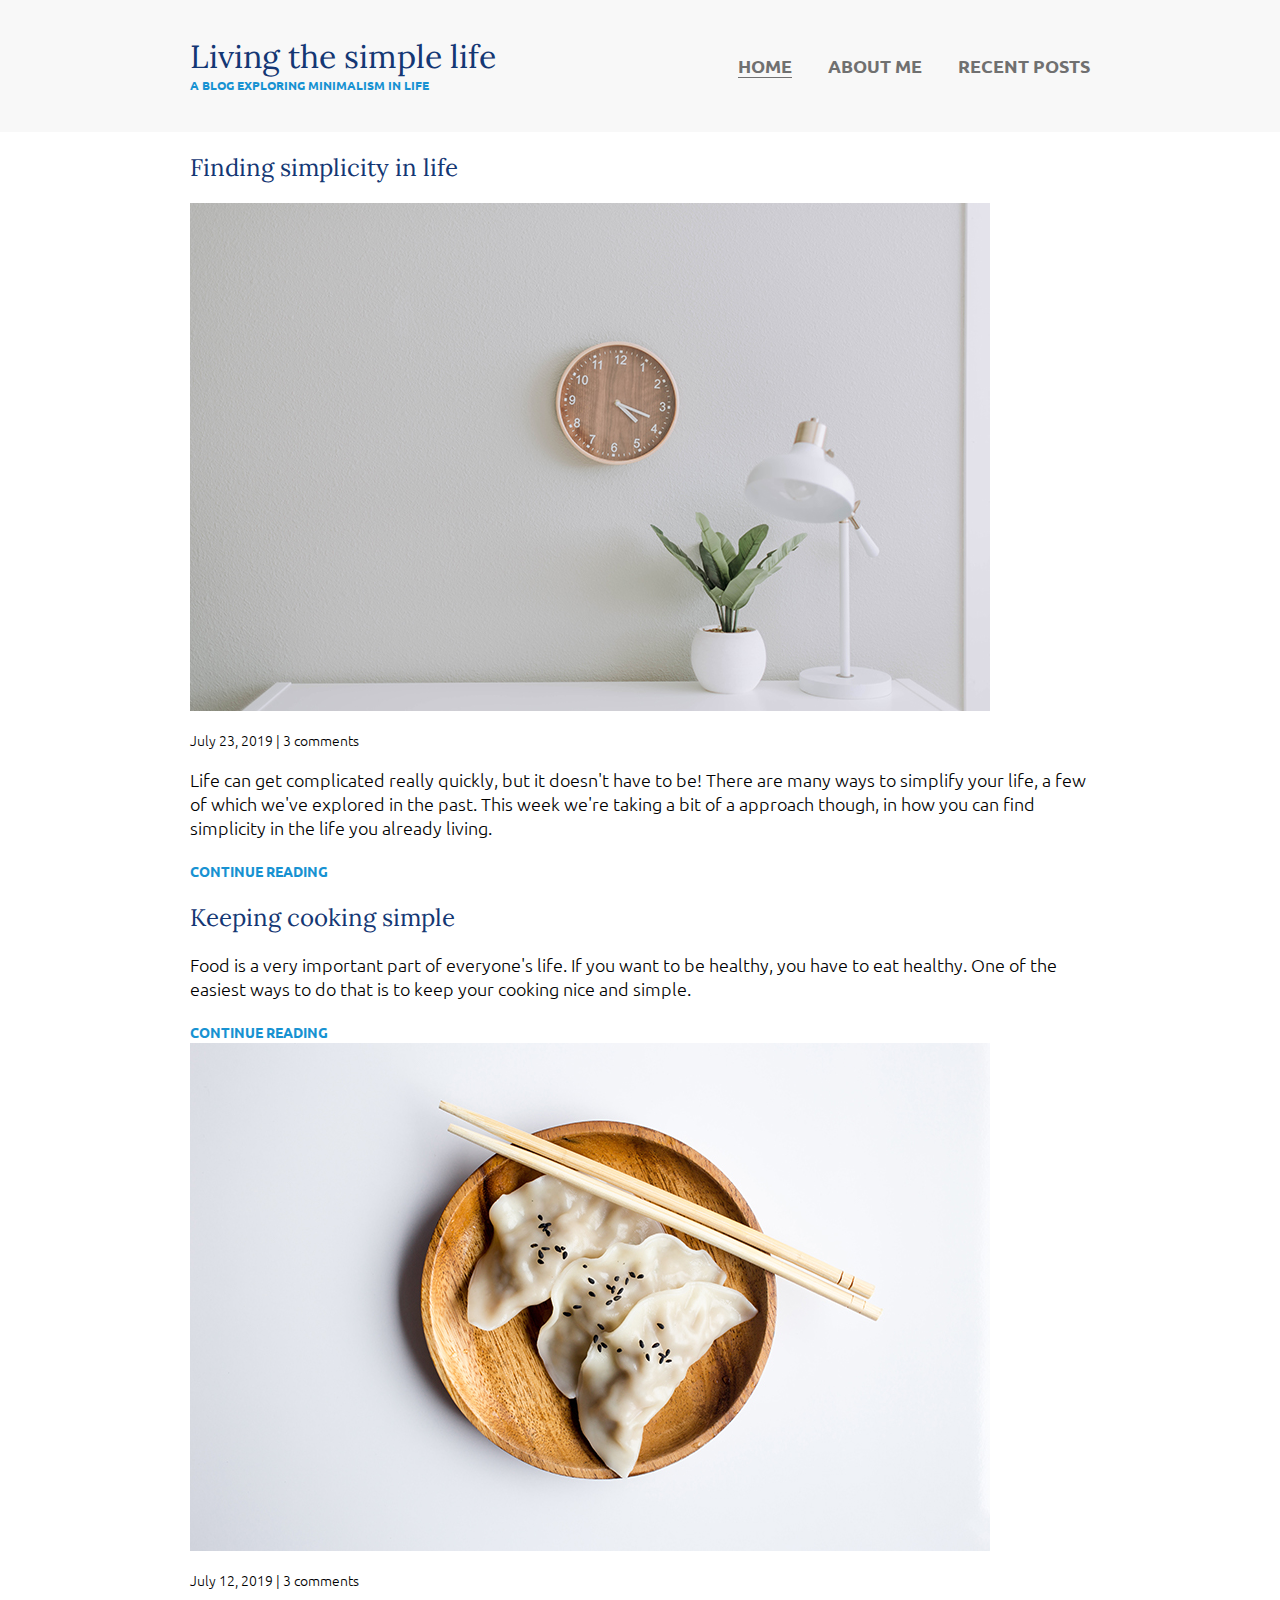
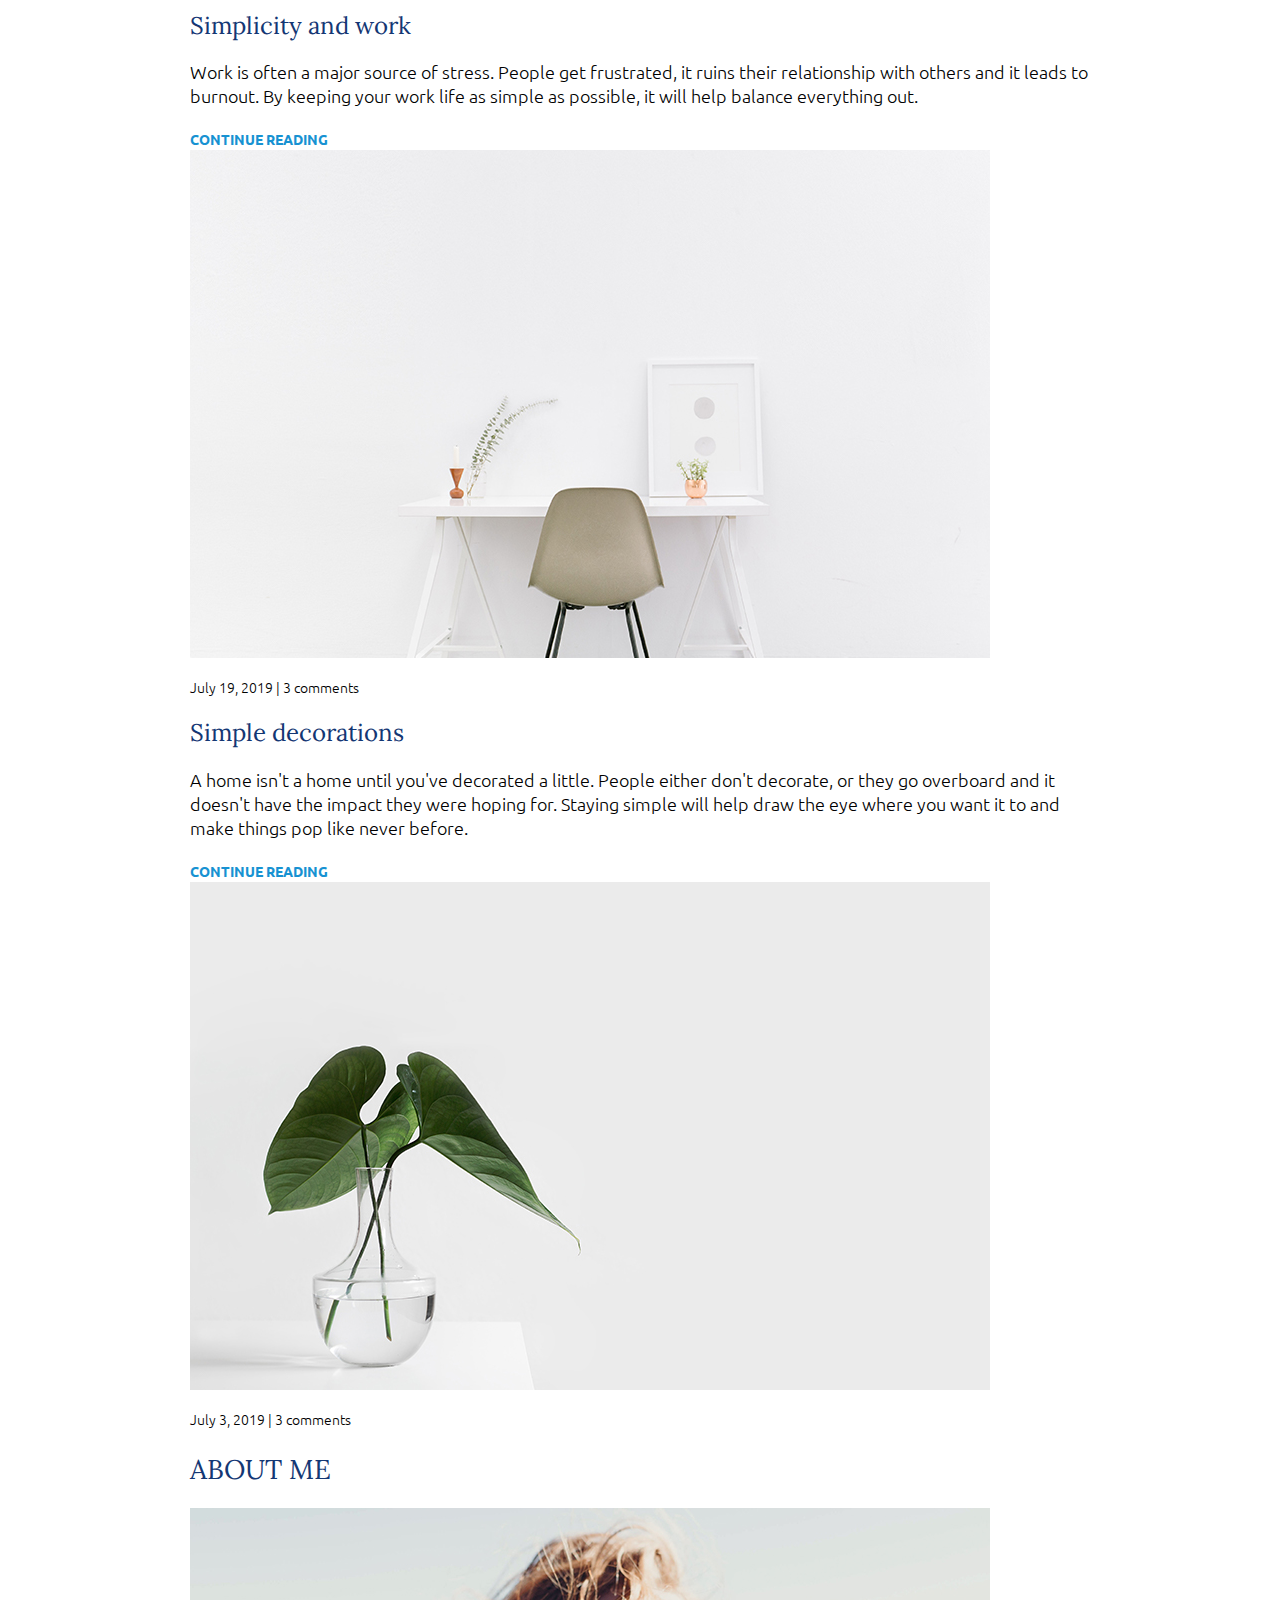
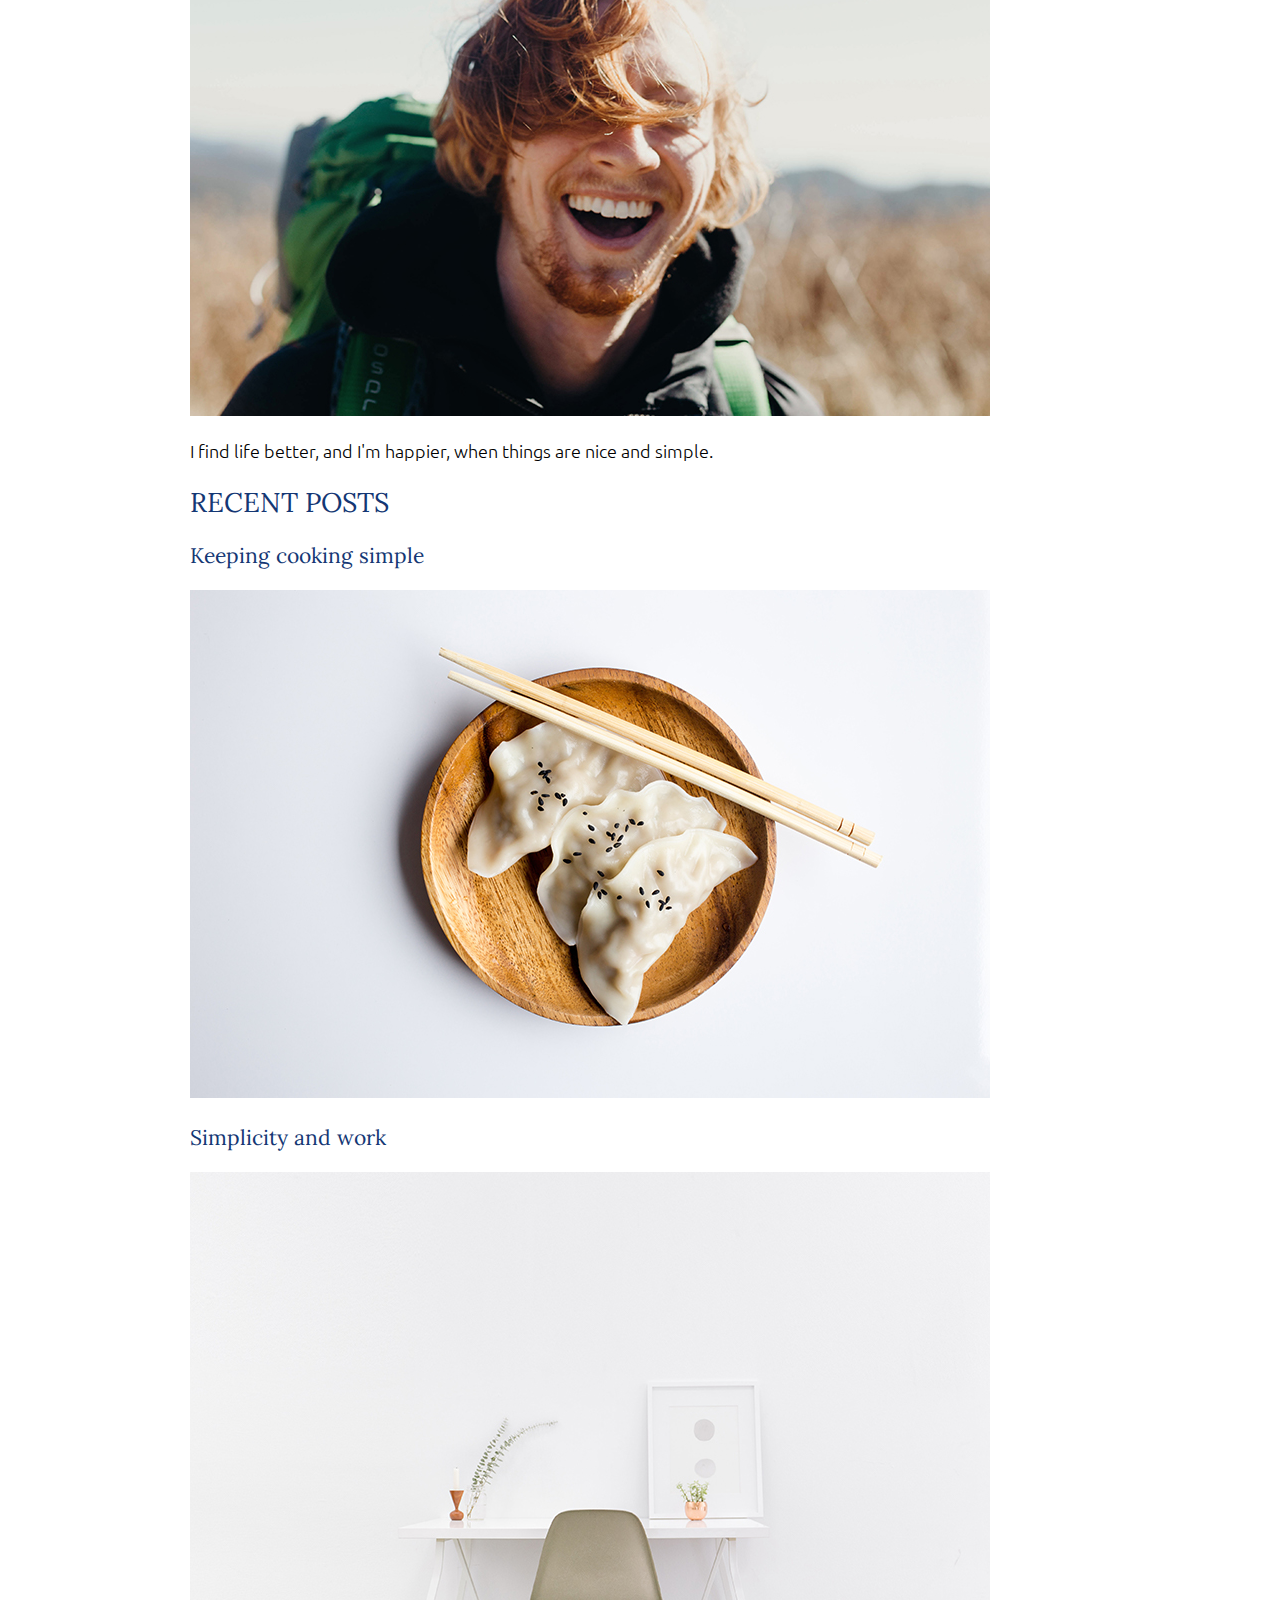
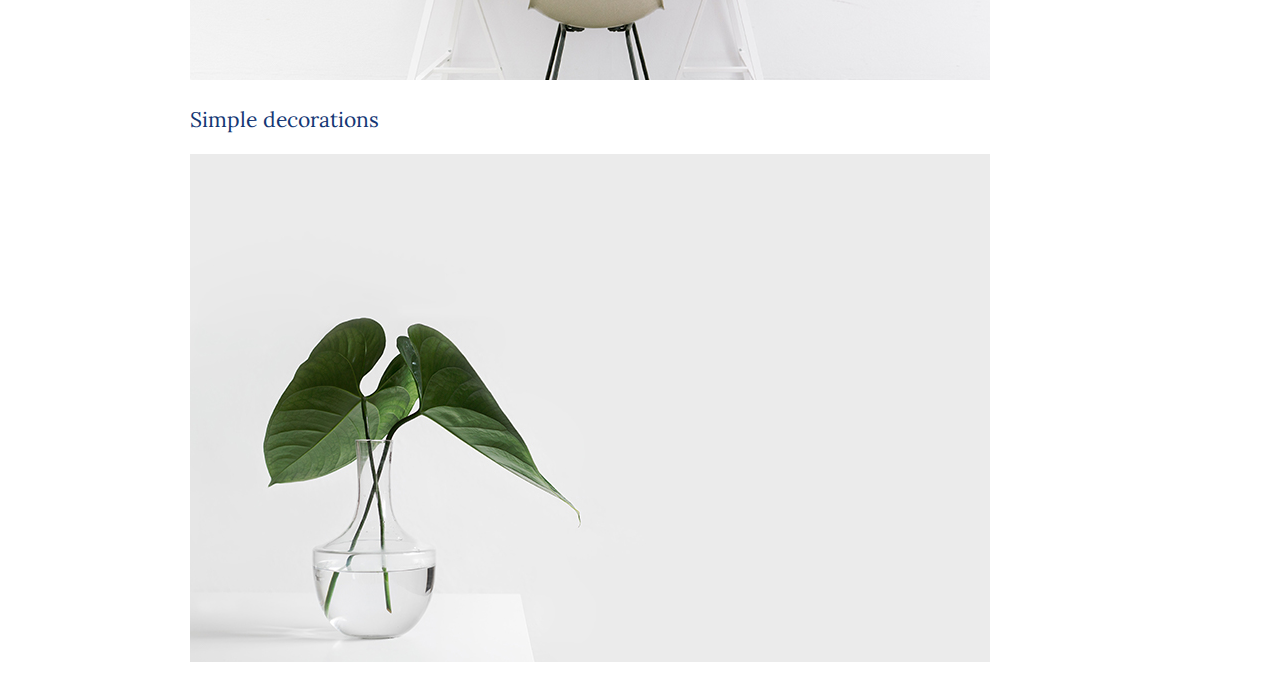
==== index.html @ 46e056f8 "intial commit, initial HTML and CSS" ====
<!DOCTYPE html>
<html lang="en">
    <head>
        <meta charset="UTF-8" />
        <meta http-equiv="X-UA-Compatible" content="IE=edge" />
        <meta name="viewport" content="width=device-width, initial-scale=1.0" />
        <link rel="preconnect" href="https://fonts.gstatic.com" />
        <link
            href="https://fonts.googleapis.com/css2?family=Lora&family=Ubuntu:wght@300;400;700&display=swap"
            rel="stylesheet"
        />
        <link rel="stylesheet" href="/styles.css" />
        <title>Document</title>
    </head>
    <body>
        <header>
            <div class="container container-nav">
                <div class="site-title">
                    <h1>Living the simple life</h1>
                    <p class="subtitle">A BLOG EXPLORING MINIMALISM IN LIFE</p>
                </div>
                <nav>
                    <ul>
                        <li><a href="#" class="current-page">HOME</a></li>
                        <li><a href="#">ABOUT ME</a></li>
                        <li><a href="#">RECENT POSTS</a></li>
                    </ul>
                </nav>
            </div>
        </header>

        <div class="container">
            <main role="main">
                <article class="article-featured">
                    <h2 class="article-title">Finding simplicity in life</h2>
                    <img src="/images/life.jpg" alt="" />
                    <p class="article-info">July 23, 2019 | 3 comments</p>
                    <p class="article-body">
                        Life can get complicated really quickly, but it doesn't
                        have to be! There are many ways to simplify your life, a
                        few of which we've explored in the past. This week we're
                        taking a bit of a approach though, in how you can find
                        simplicity in the life you already living.
                    </p>
                    <a href="" class="article-read-more">CONTINUE READING</a>
                </article>

                <article class="article-recent">
                    <div class="article-recent-main">
                        <h2 class="article-title">Keeping cooking simple</h2>
                        <p class="article-body">
                            Food is a very important part of everyone's life. If
                            you want to be healthy, you have to eat healthy. One
                            of the easiest ways to do that is to keep your
                            cooking nice and simple.
                        </p>
                        <a href="" class="article-read-more"
                            >CONTINUE READING</a
                        >
                    </div>
                    <div class="article-recent-secondary">
                        <img
                            src="/images/food.jpg"
                            alt=""
                            class="article-image"
                        />
                        <p class="article-info">July 12, 2019 | 3 comments</p>
                    </div>
                </article>

                <article class="article-recent">
                    <div class="article-recent-main">
                        <h2 class="article-title">Simplicity and work</h2>
                        <p class="article-body">
                            Work is often a major source of stress. People get
                            frustrated, it ruins their relationship with others
                            and it leads to burnout. By keeping your work life
                            as simple as possible, it will help balance
                            everything out.
                        </p>
                        <a href="" class="article-read-more"
                            >CONTINUE READING</a
                        >
                    </div>
                    <div class="article-recent-secondary">
                        <img
                            src="/images/work.jpg"
                            alt=""
                            class="article-image"
                        />
                        <p class="article-info">July 19, 2019 | 3 comments</p>
                    </div>
                </article>

                <article class="article-recent">
                    <div class="article-recent-main">
                        <h2 class="article-title">Simple decorations</h2>
                        <p class="article-body">
                            A home isn't a home until you've decorated a little.
                            People either don't decorate, or they go overboard
                            and it doesn't have the impact they were hoping for.
                            Staying simple will help draw the eye where you want
                            it to and make things pop like never before.
                        </p>
                        <a href="" class="article-read-more"
                            >CONTINUE READING</a
                        >
                    </div>
                    <div class="article-recent-secondary">
                        <img
                            src="/images/deco.jpg"
                            alt=""
                            class="article-image"
                        />
                        <p class="article-info">July 3, 2019 | 3 comments</p>
                    </div>
                </article>
            </main>
            <aside class="sidebar">
                <div class="sidebar-widget">
                    <h2 class="widget-title">ABOUT ME</h2>
                    <img src="/images/about-me.jpg" alt="" class="widget-img" />
                    <p class="widget-body">
                        I find life better, and I'm happier, when things are
                        nice and simple.
                    </p>
                </div>

                <div class="sidebar-widget">
                    <h2 class="wdiget-title">RECENT POSTS</h2>
                    <div class="widget-recent-post">
                        <h3 class="widget-recent-post-title">
                            Keeping cooking simple
                        </h3>
                        <img src="/images/food.jpg" alt="" class="widget-img" />
                    </div>
                </div>

                <div class="sidebar-widget">
                    <div class="widget-recent-post">
                        <h3 class="widget-recent-post-title">
                            Simplicity and work
                        </h3>
                        <img src="/images/work.jpg" alt="" class="widget-img" />
                    </div>
                </div>

                <div class="sidebar-widget">
                    <div class="widget-recent-post">
                        <h3 class="widget-recent-post-title">
                            Simple decorations
                        </h3>
                        <img src="/images/deco.jpg" alt="" class="widget-img" />
                    </div>
                </div>
            </aside>
        </div>

        <footer>
            <p></p>

            <p></p>
        </footer>
    </body>
</html>
---- styles.css ----
body {
    margin: 0;
    font-family: "Ubuntu", sans-serif;
    font-size: 1.125rem;
    font-weight: 300;
}

/* Typography */
h1,
h2,
h3 {
    font-family: "Lora", serif;
    font-weight: 400;
    color: #143774;
}


h1 {
    font-size: 2rem;
    margin: 0;
}

/* logo subtitle */
.subtitle {
    font-family: "Ubuntu";
    font-weight: 700;
    font-size: 0.75rem;
    color: #1792d2;
    margin: 0;
}

.article-title {
    font-size: 1.5rem;
}

p,
.article-info {
    font-family: "Ubuntu";
}

p {
    font-size: 1.125rem;
}

.article-read-more {
    font-family: "Ubuntu";
    font-weight: 700;
    font-size: 0.875rem;
    color: #1792d2;
    text-decoration: none;
}

.article-read-more:hover,
.article-read-more:focus {
    color: rgb(21, 63, 190);
    text-decoration: underline;
}

.article-info {
    font-size: 0.875rem;
}

/* layout */

.container {
    width: 90%;
    max-width: 900px;
    margin: 0 auto;
}

.container-nav {
    display: flex;
    justify-content: space-between;
}

header {
    background-color: #f8f8f8;
    padding: 2em 0;
}

/* navigation */

nav ul {
    list-style: none;
    padding: 0;
    display: flex;
    justify-content: center;
}

nav li {
    margin-left: 2em;
    font-family: "Ubuntu";
    font-weight: 700;
}

nav a {
    text-decoration: none;
    color: #707070;
}

nav a:hover,
nav a:focus {
    color: #1792d2;
}

.current-page {
    border-bottom: 1px solid #707070;
}

.current-page:hover {
    color: #707070;
}

@media (max-width: 720px) {
    .container-nav {
        flex-direction: column;
    }

    header {
        text-align: center;
    }

    nav ul {
        flex-direction: column;
        justify-content: space-around;
    }

    nav li {
        margin: 0.5em 0;
    }
}
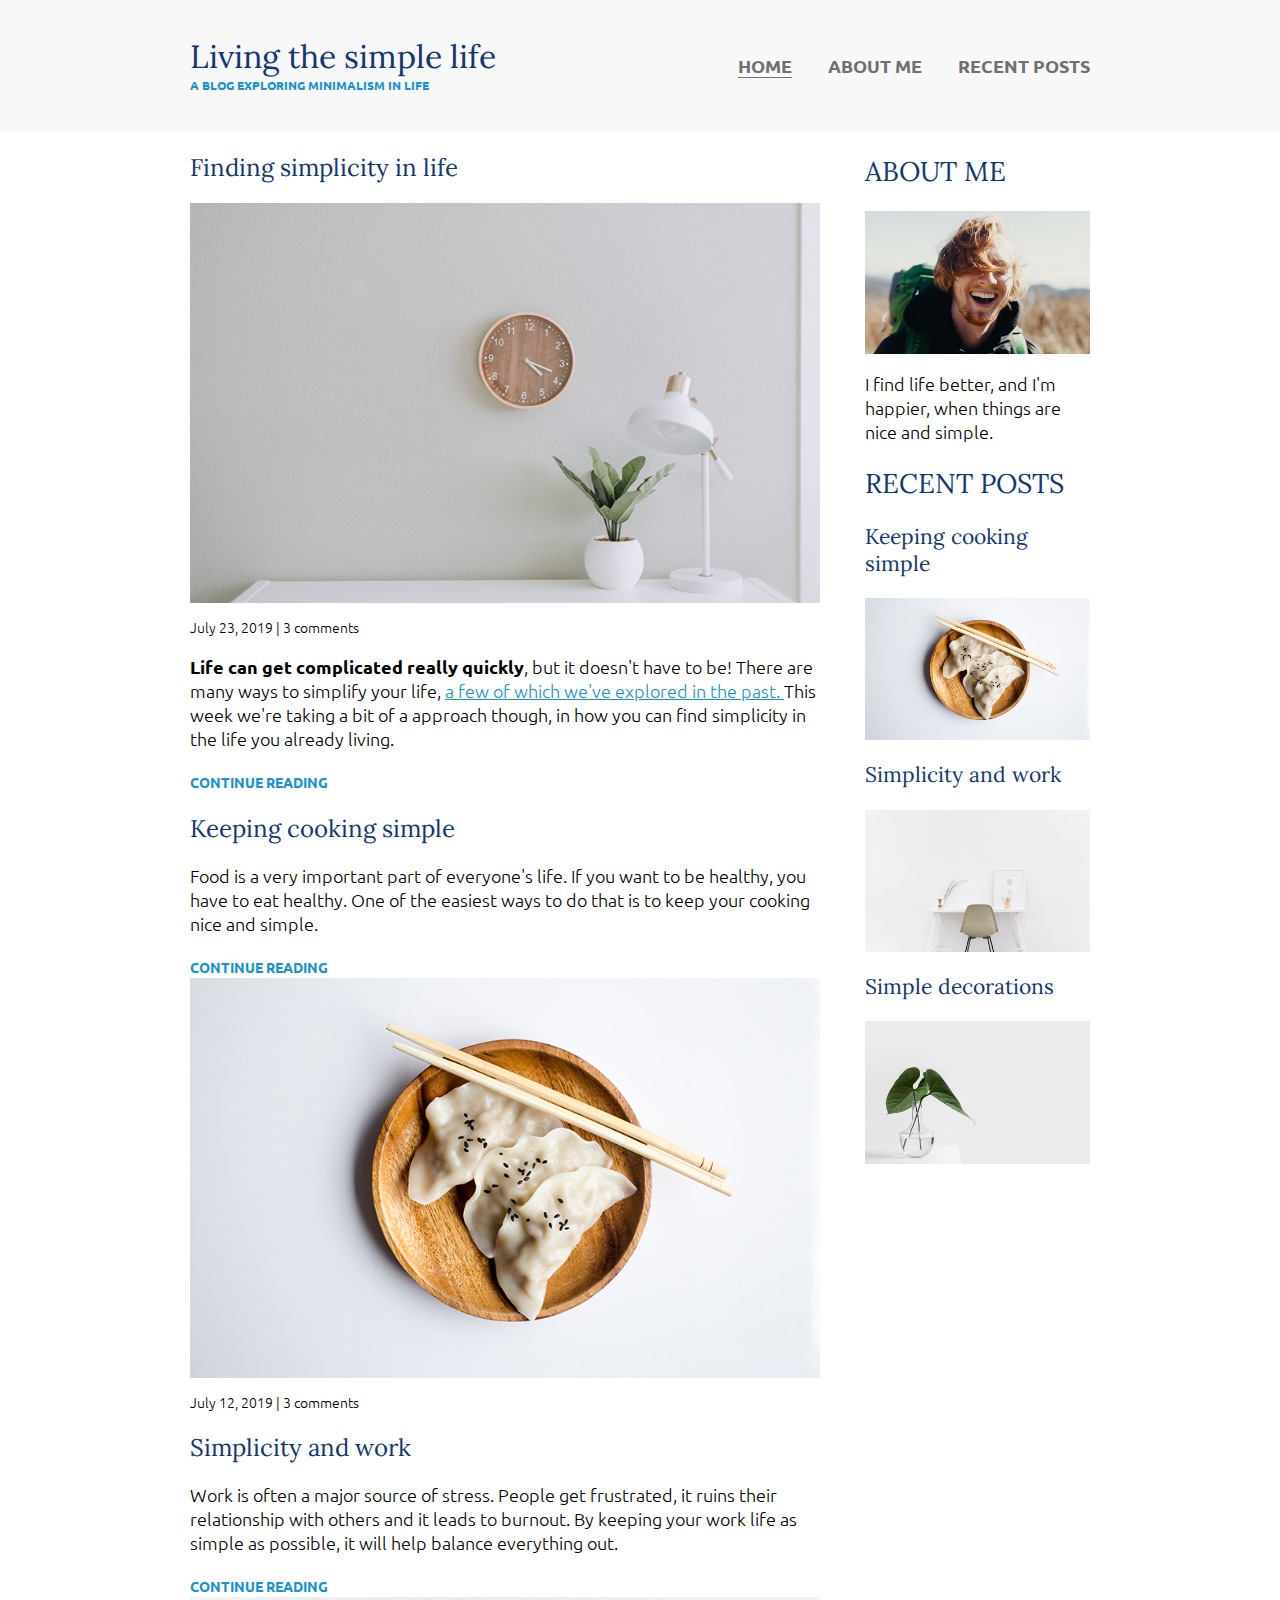
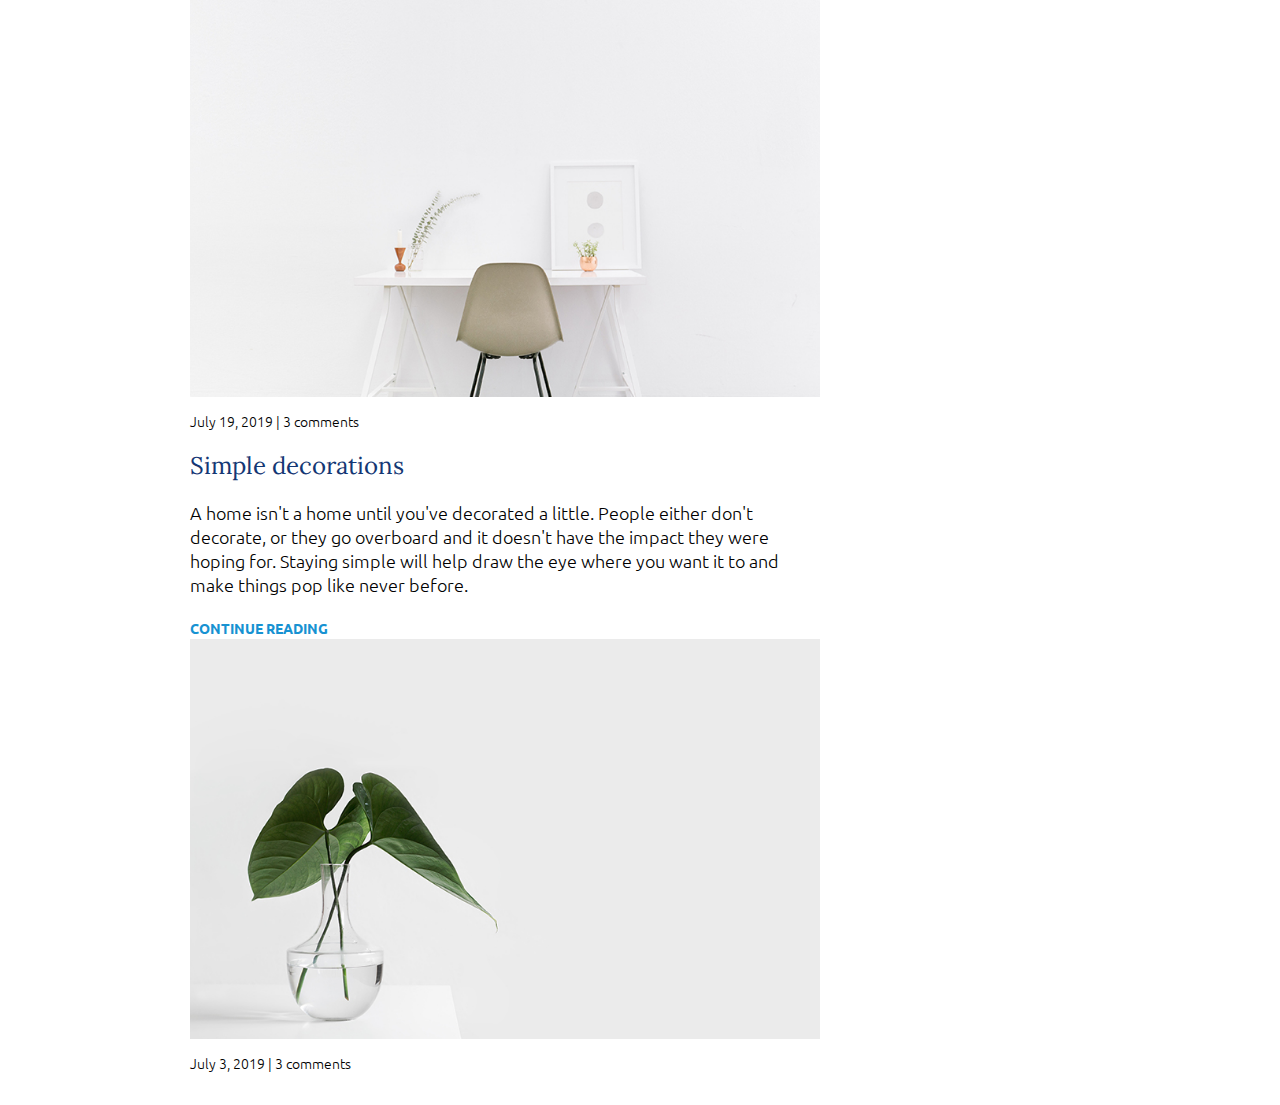
==== commit 111dfa51: "corrected images and enhanced typography" ====
--- a/index.html
+++ b/index.html
@@ -14,7 +14,7 @@
     </head>
     <body>
         <header>
-            <div class="container container-nav">
+            <div class="container container-flex">
                 <div class="site-title">
                     <h1>Living the simple life</h1>
                     <p class="subtitle">A BLOG EXPLORING MINIMALISM IN LIFE</p>
@@ -29,16 +29,18 @@
             </div>
         </header>
 
-        <div class="container">
+        <div class="container container-flex">
             <main role="main">
                 <article class="article-featured">
                     <h2 class="article-title">Finding simplicity in life</h2>
                     <img src="/images/life.jpg" alt="" />
                     <p class="article-info">July 23, 2019 | 3 comments</p>
                     <p class="article-body">
-                        Life can get complicated really quickly, but it doesn't
-                        have to be! There are many ways to simplify your life, a
-                        few of which we've explored in the past. This week we're
+                        <strong>Life can get complicated really quickly</strong>, but it doesn't
+                        have to be! There are many ways to simplify your life, <a href="">
+                            a
+                            few of which we've explored in the past.
+                        </a> This week we're
                         taking a bit of a approach though, in how you can find
                         simplicity in the life you already living.
                     </p>
--- a/styles.css
+++ b/styles.css
@@ -3,6 +3,11 @@
     font-family: "Ubuntu", sans-serif;
     font-size: 1.125rem;
     font-weight: 300;
+}
+
+img {
+    max-width: 100%;
+    display: block;
 }
 
 /* Typography */
@@ -20,6 +25,28 @@
     margin: 0;
 }
 
+p,
+.article-info {
+    font-family: "Ubuntu";
+}
+
+p {
+    font-size: 1.125rem;
+}
+
+a {
+    color: #1792d2;
+}
+
+a:hover,
+a:focus {
+    color: #143774;
+}
+
+strong {
+    font-weight: 700;
+}
+
 /* logo subtitle */
 .subtitle {
     font-family: "Ubuntu";
@@ -33,15 +60,6 @@
     font-size: 1.5rem;
 }
 
-p,
-.article-info {
-    font-family: "Ubuntu";
-}
-
-p {
-    font-size: 1.125rem;
-}
-
 .article-read-more {
     font-family: "Ubuntu";
     font-weight: 700;
@@ -52,7 +70,7 @@
 
 .article-read-more:hover,
 .article-read-more:focus {
-    color: rgb(21, 63, 190);
+    color: #143774;
     text-decoration: underline;
 }
 
@@ -68,7 +86,7 @@
     margin: 0 auto;
 }
 
-.container-nav {
+.container-flex {
     display: flex;
     justify-content: space-between;
 }
@@ -76,6 +94,14 @@
 header {
     background-color: #f8f8f8;
     padding: 2em 0;
+}
+
+main {
+    width: 70%;
+}
+
+aside {
+    width: 25%;
 }
 
 /* navigation */
@@ -111,8 +137,8 @@
     color: #707070;
 }
 
-@media (max-width: 720px) {
-    .container-nav {
+@media (max-width: 780px) {
+    .container-flex {
         flex-direction: column;
     }
 
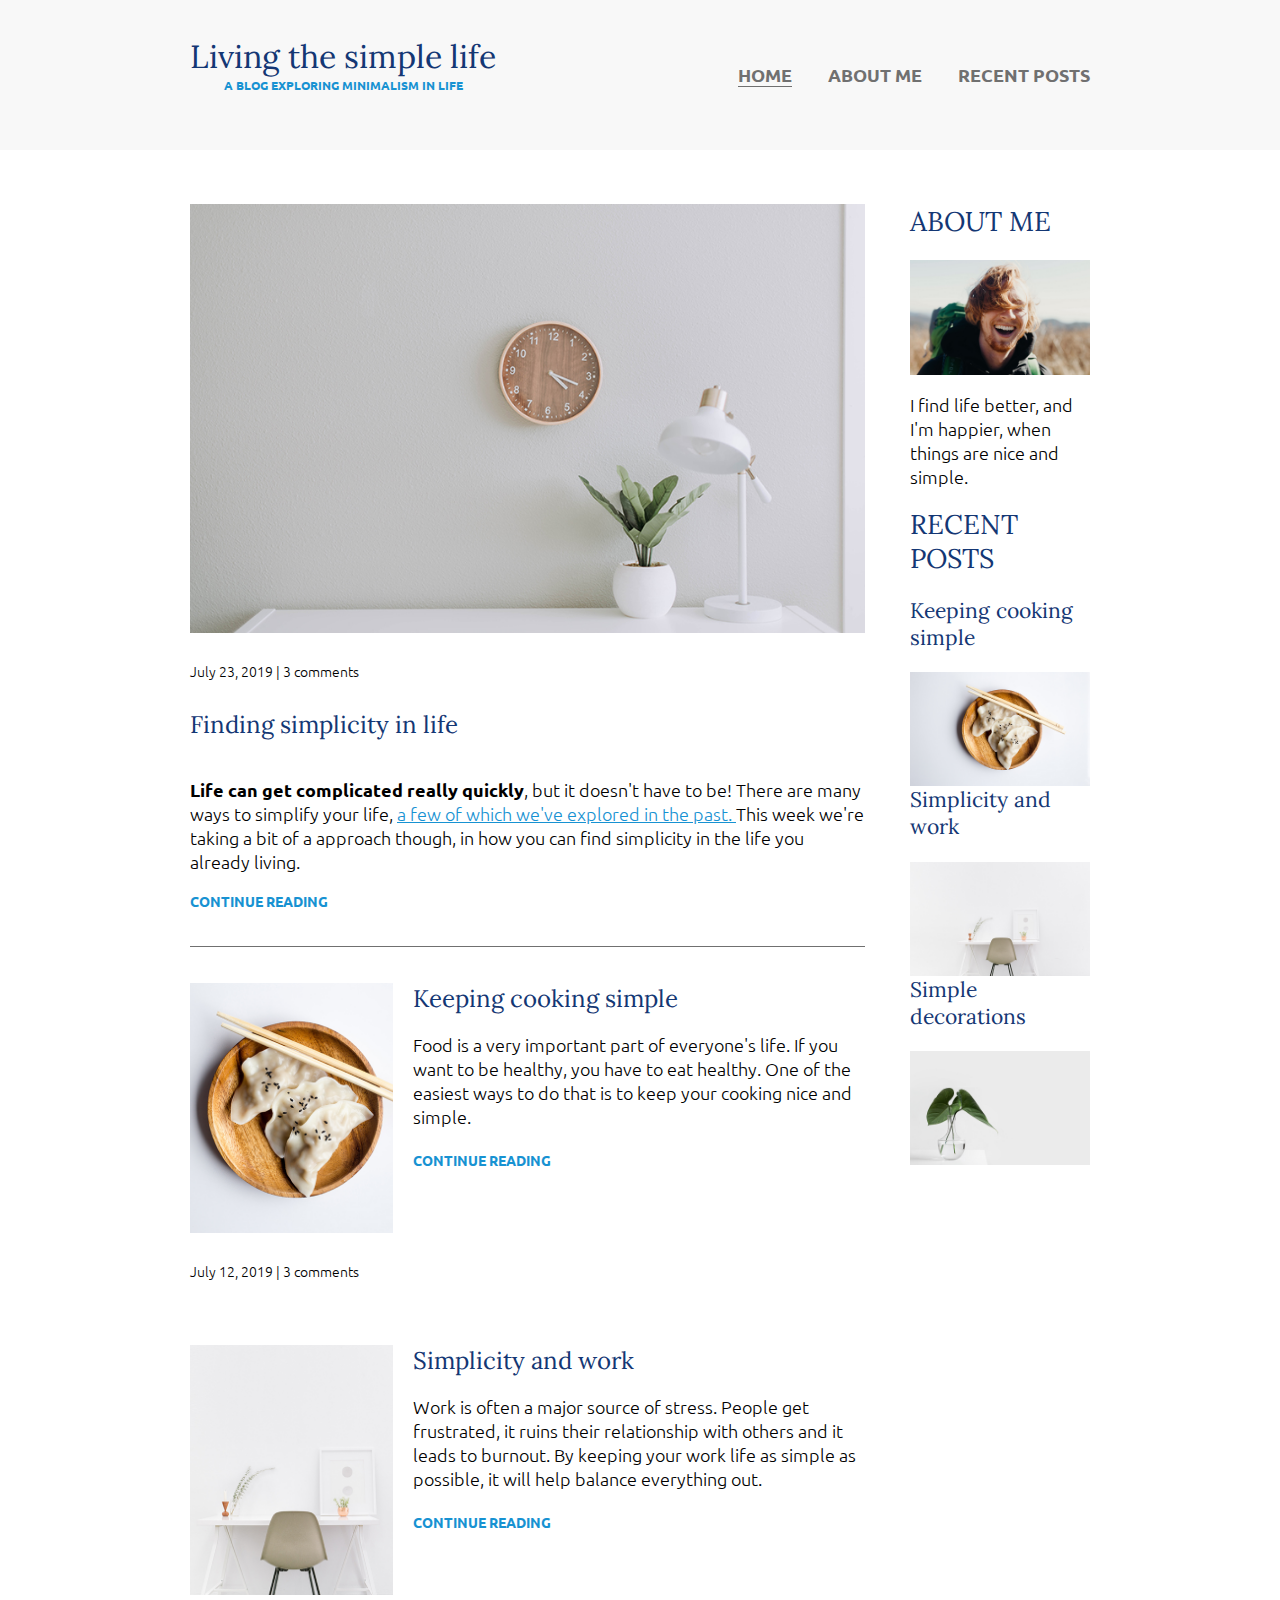
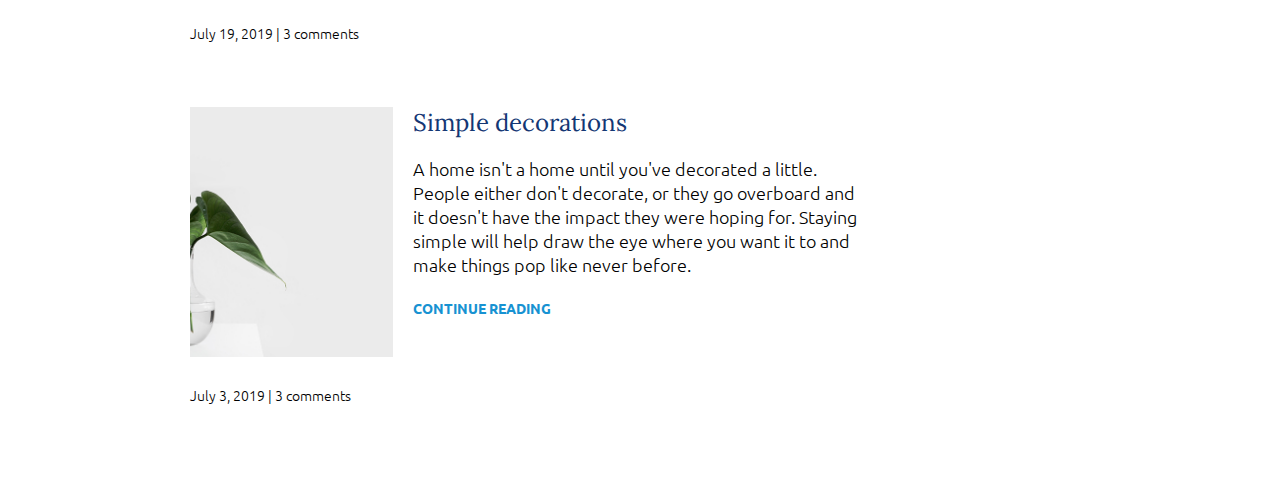
==== commit f10ab3b3: "made main article images nicer" ====
--- a/index.html
+++ b/index.html
@@ -33,16 +33,18 @@
             <main role="main">
                 <article class="article-featured">
                     <h2 class="article-title">Finding simplicity in life</h2>
-                    <img src="/images/life.jpg" alt="" />
+                    <img src="/images/life.jpg" alt="" / class="article-image">
                     <p class="article-info">July 23, 2019 | 3 comments</p>
                     <p class="article-body">
-                        <strong>Life can get complicated really quickly</strong>, but it doesn't
-                        have to be! There are many ways to simplify your life, <a href="">
-                            a
-                            few of which we've explored in the past.
-                        </a> This week we're
-                        taking a bit of a approach though, in how you can find
-                        simplicity in the life you already living.
+                        <strong>Life can get complicated really quickly</strong
+                        >, but it doesn't have to be! There are many ways to
+                        simplify your life,
+                        <a href="">
+                            a few of which we've explored in the past.
+                        </a>
+                        This week we're taking a bit of a approach though, in
+                        how you can find simplicity in the life you already
+                        living.
                     </p>
                     <a href="" class="article-read-more">CONTINUE READING</a>
                 </article>
--- a/styles.css
+++ b/styles.css
@@ -17,8 +17,8 @@
     font-family: "Lora", serif;
     font-weight: 400;
     color: #143774;
-}
-
+    margin-top: 0;
+}
 
 h1 {
     font-size: 2rem;
@@ -76,6 +76,7 @@
 
 .article-info {
     font-size: 0.875rem;
+    margin: 2em 0;
 }
 
 /* layout */
@@ -88,20 +89,15 @@
 
 .container-flex {
     display: flex;
+    flex-direction: column;
     justify-content: space-between;
 }
 
 header {
+    text-align: center;
     background-color: #f8f8f8;
     padding: 2em 0;
-}
-
-main {
-    width: 70%;
-}
-
-aside {
-    width: 25%;
+    margin-bottom: 3em;
 }
 
 /* navigation */
@@ -110,11 +106,12 @@
     list-style: none;
     padding: 0;
     display: flex;
+    flex-direction: column;
     justify-content: center;
 }
 
 nav li {
-    margin-left: 2em;
+    margin: .5em 0;
     font-family: "Ubuntu";
     font-weight: 700;
 }
@@ -137,21 +134,81 @@
     color: #707070;
 }
 
-@media (max-width: 780px) {
+@media (min-width: 775px) {
     .container-flex {
+        flex-direction: row;
+    }
+
+    main {
+        width: 75%;
+    }
+
+    aside {
+        width: 20%;
+    }
+
+    nav ul {
+        flex-direction: row;
+    }
+    
+    nav li {
+        margin-left: 2em;
+    }
+}
+
+/* articles  */
+
+.article-featured {
+    border-bottom: #707070 1px solid;
+    padding-bottom: 2em;
+    margin-bottom: 2em;
+}
+
+.article-recent {
+    display: flex;
+    flex-direction: column;
+    margin-bottom: 2em;
+}
+
+.article-recent-secondary {
+    order: 1;
+}
+
+.article-recent-main{
+    order: 2;
+}
+
+@media (min-width: 775px) {
+    .article-recent {
+        flex-direction: row;
+        justify-content: space-between;
+    }
+
+    .article-recent-main {
+        width: 67%;
+    }
+
+    .article-recent-secondary {
+        width: 30%;
+    }
+
+    
+    .article-featured {
+        display: flex;
         flex-direction: column;
     }
 
-    header {
-        text-align: center;
-    }
-
-    nav ul {
-        flex-direction: column;
-        justify-content: space-around;
-    }
-
-    nav li {
-        margin: 0.5em 0;
-    }
-}
+    .article-image {
+        order: -1;
+    }
+
+    .article-info {
+        order: -1;
+    }
+
+    .article-image {
+        width: 100%;
+        min-height: 250px;
+        object-fit: cover;
+    }
+}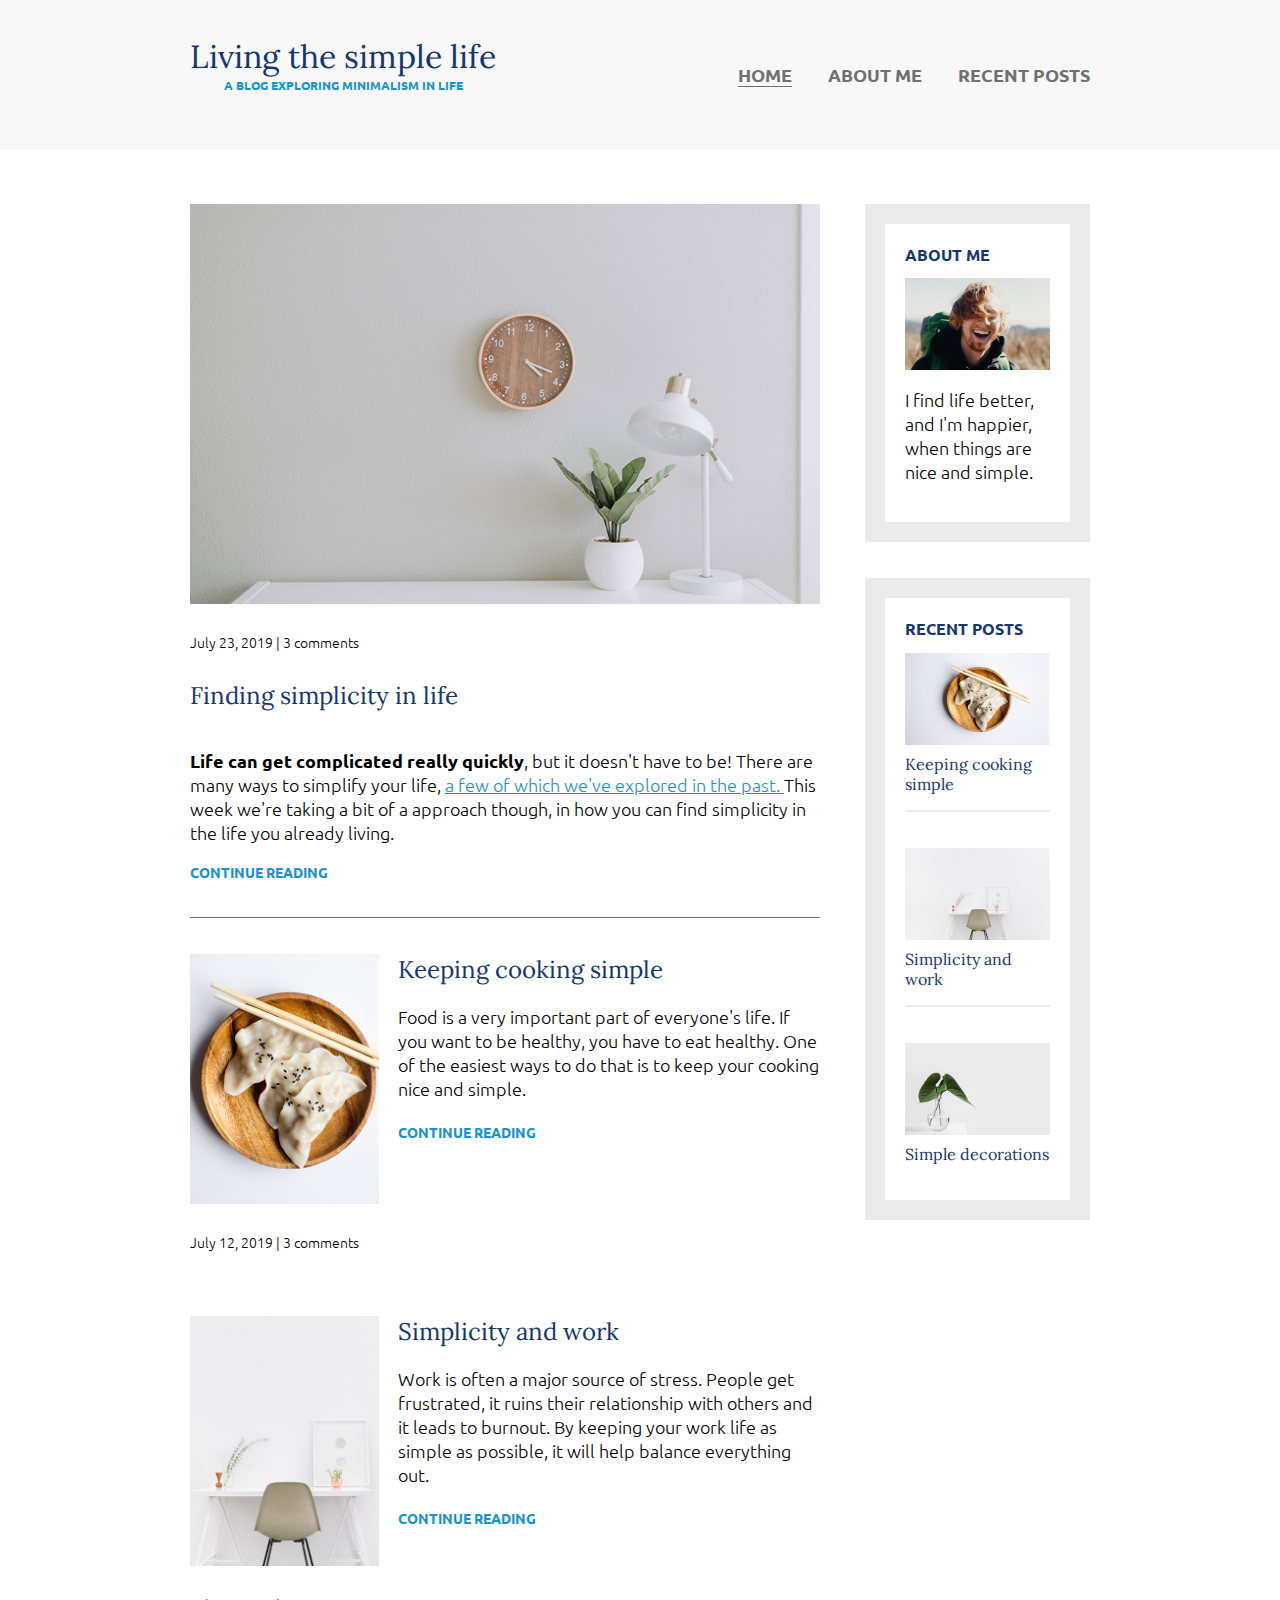
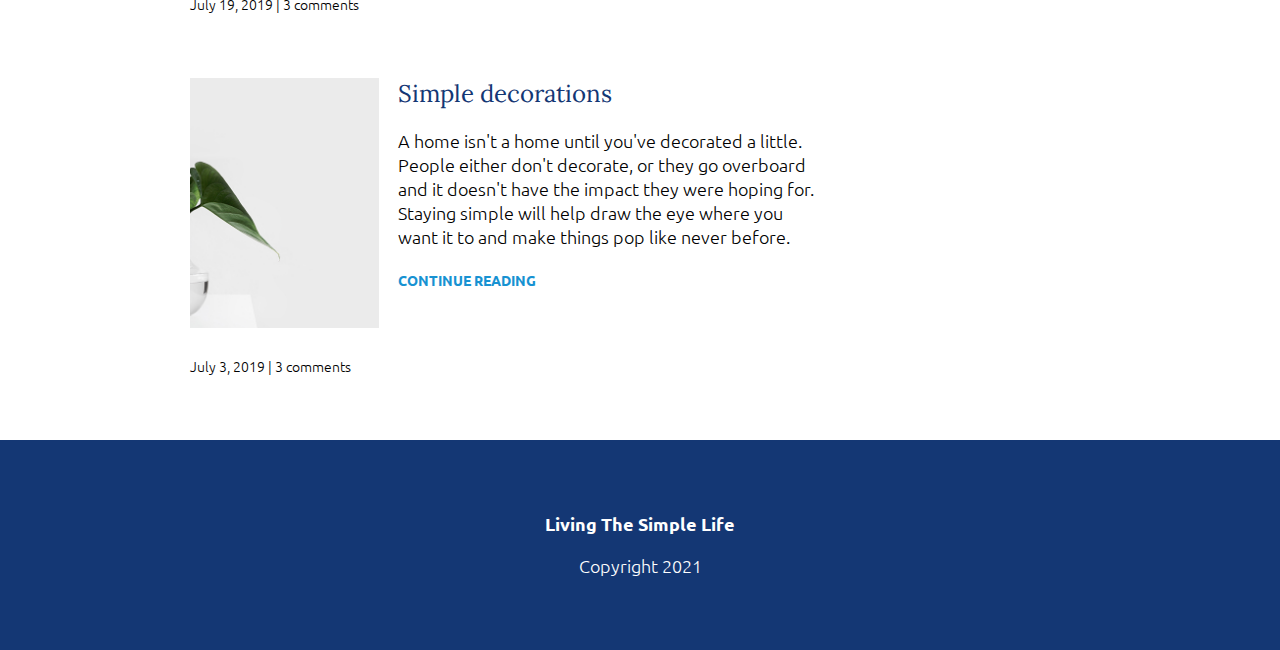
==== commit 0fbe458f: "website complete!" ====
--- a/index.html
+++ b/index.html
@@ -21,9 +21,9 @@
                 </div>
                 <nav>
                     <ul>
-                        <li><a href="#" class="current-page">HOME</a></li>
-                        <li><a href="#">ABOUT ME</a></li>
-                        <li><a href="#">RECENT POSTS</a></li>
+                        <li><a href="/index.html" class="current-page">HOME</a></li>
+                        <li><a href="/about-me.html">ABOUT ME</a></li>
+                        <li><a href="/recent-posts.html">RECENT POSTS</a></li>
                     </ul>
                 </nav>
             </div>
@@ -131,25 +131,21 @@
                 </div>
 
                 <div class="sidebar-widget">
-                    <h2 class="wdiget-title">RECENT POSTS</h2>
+                    <h2 class="widget-title">RECENT POSTS</h2>
                     <div class="widget-recent-post">
                         <h3 class="widget-recent-post-title">
                             Keeping cooking simple
                         </h3>
                         <img src="/images/food.jpg" alt="" class="widget-img" />
                     </div>
-                </div>
 
-                <div class="sidebar-widget">
                     <div class="widget-recent-post">
                         <h3 class="widget-recent-post-title">
                             Simplicity and work
                         </h3>
                         <img src="/images/work.jpg" alt="" class="widget-img" />
                     </div>
-                </div>
 
-                <div class="sidebar-widget">
                     <div class="widget-recent-post">
                         <h3 class="widget-recent-post-title">
                             Simple decorations
@@ -161,9 +157,8 @@
         </div>
 
         <footer>
-            <p></p>
-
-            <p></p>
+            <p><strong>Living The Simple Life</strong></p>
+            <p>Copyright 2021</p>
         </footer>
     </body>
 </html>
--- a/styles.css
+++ b/styles.css
@@ -8,6 +8,13 @@
 img {
     max-width: 100%;
     display: block;
+}
+
+.image-full {
+    width: 100%;
+    height: 300px;
+    object-fit: cover;
+    margin-bottom: 2em;
 }
 
 /* Typography */
@@ -20,6 +27,10 @@
     margin-top: 0;
 }
 
+h3 {
+    color: #1792d2;
+}
+
 h1 {
     font-size: 2rem;
     margin: 0;
@@ -77,6 +88,16 @@
 .article-info {
     font-size: 0.875rem;
     margin: 2em 0;
+}
+
+.widget-recent-post-title,
+.widget-title {
+    font-size: 1rem;
+}
+
+.widget-title {
+    font-family: "Ubuntu";
+    font-weight: 700;
 }
 
 /* layout */
@@ -100,6 +121,13 @@
     margin-bottom: 3em;
 }
 
+footer {
+    background-color: #143774;
+    color: #fff;
+    text-align: center;
+    padding: 3em;
+}
+
 /* navigation */
 
 nav ul {
@@ -140,11 +168,12 @@
     }
 
     main {
-        width: 75%;
+        width: 70%;
     }
 
     aside {
-        width: 20%;
+        width: 25%;
+        min-width: 200px;
     }
 
     nav ul {
@@ -211,4 +240,34 @@
         min-height: 250px;
         object-fit: cover;
     }
-}+}
+
+/* widgets */
+
+.sidebar-widget {
+    border: solid #EBEBEB 20px;
+    padding: 20px;
+    margin-bottom: 2em;
+}
+
+.widget-recent-post {
+    display: flex;
+    flex-direction: column;
+    border-bottom: #ebebeb 2px solid;
+    margin-bottom: 2em;
+}
+
+.widget-recent-post:last-child {
+    border: 0;
+    margin-bottom: 0;
+}
+
+.widget-img {
+    order: 1;
+    margin-bottom: 0.5em;
+}
+
+.widget-recent-post-title {
+    order: 2;
+    color: #143774;
+}
